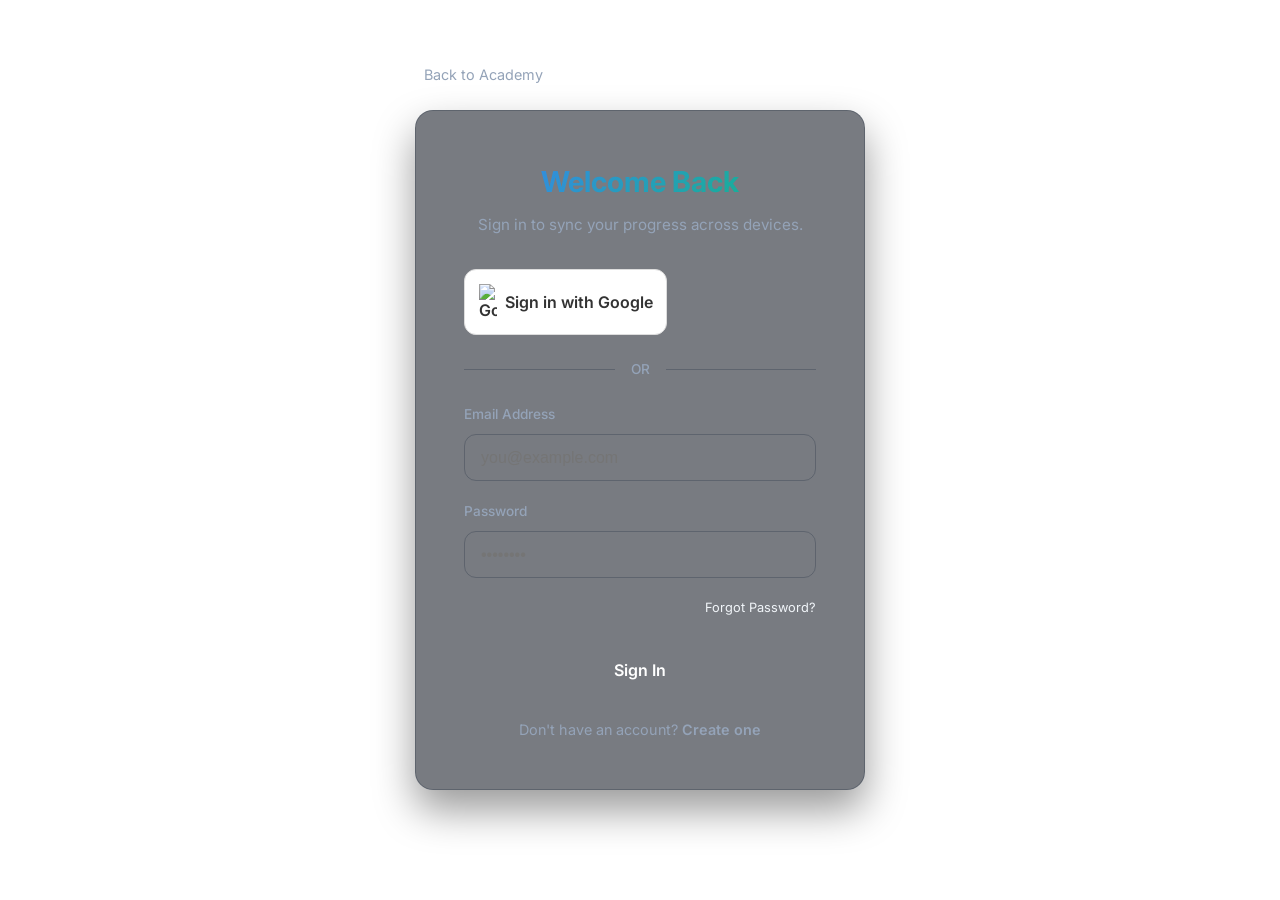
==== PythonAcademy/login.html @ e48f182d "feat: Implement dedicated login page with advanced auth features" ====
<!DOCTYPE html>
<html lang="en">
<head>
    <meta charset="UTF-8">
    <meta name="viewport" content="width=device-width, initial-scale=1.0">
    <title>Login - Python Academy</title>
    <!-- Fonts -->
    <link rel="preconnect" href="https://fonts.googleapis.com">
    <link rel="preconnect" href="https://fonts.gstatic.com" crossorigin>
    <link href="https://fonts.googleapis.com/css2?family=Fira+Code:wght@400;500;600&family=Inter:wght@300;400;500;600;700;800&display=swap" rel="stylesheet">
    <!-- FontAwesome -->
    <link rel="stylesheet" href="https://cdnjs.cloudflare.com/ajax/libs/font-fontawesome/6.4.0/css/all.min.css">
    
    <!-- Firebase Compat SDKs -->
    <script src="https://www.gstatic.com/firebasejs/10.8.0/firebase-app-compat.js"></script>
    <script src="https://www.gstatic.com/firebasejs/10.8.0/firebase-auth-compat.js"></script>

    <!-- Main Style -->
    <link rel="stylesheet" href="styles.css?v=3">
    
    <style>
        body {
            background: var(--bg-secondary);
            display: flex;
            align-items: center;
            justify-content: center;
            min-height: 100vh;
            margin: 0;
            font-family: 'Inter', sans-serif;
        }

        .auth-container {
            background: var(--bg-card);
            border: 1px solid var(--border-color);
            border-radius: var(--radius-lg);
            padding: 3rem;
            width: 100%;
            max-width: 450px;
            box-shadow: 0 20px 40px rgba(0,0,0,0.4);
            position: relative;
        }

        .auth-header {
            text-align: center;
            margin-bottom: 2rem;
        }

        .auth-header h1 {
            font-size: 1.8rem;
            color: var(--text-primary);
            margin-bottom: 0.5rem;
            background: linear-gradient(135deg, #3b82f6 0%, #10b981 100%);
            -webkit-background-clip: text;
            -webkit-text-fill-color: transparent;
        }

        .auth-header p {
            color: var(--text-secondary);
            font-size: 0.95rem;
        }

        .auth-form {
            display: flex;
            flex-direction: column;
            gap: 1.25rem;
        }

        .input-group {
            display: flex;
            flex-direction: column;
            gap: 0.5rem;
        }

        .input-group label {
            font-size: 0.85rem;
            font-weight: 500;
            color: var(--text-secondary);
        }

        .auth-input {
            padding: 0.85rem 1rem;
            border-radius: var(--radius-md);
            border: 1px solid var(--border-color);
            background: var(--bg-primary);
            color: var(--text-primary);
            font-size: 1rem;
            transition: all 0.2s;
            outline: none;
        }

        .auth-input:focus {
            border-color: var(--accent-primary);
            box-shadow: 0 0 0 2px rgba(59, 130, 246, 0.2);
        }

        .auth-btn {
            padding: 0.85rem;
            border-radius: var(--radius-md);
            border: none;
            font-size: 1rem;
            font-weight: 600;
            cursor: pointer;
            transition: all 0.2s;
            display: flex;
            align-items: center;
            justify-content: center;
            gap: 0.5rem;
        }

        .btn-submit {
            background: var(--accent-primary);
            color: white;
            margin-top: 0.5rem;
        }

        .btn-submit:hover {
            background: var(--accent-hover);
        }

        .btn-google {
            background: white;
            color: #333;
            border: 1px solid #ddd;
        }

        .btn-google:hover {
            background: #f9f9f9;
        }

        .btn-google img {
            width: 18px;
        }

        .auth-divider {
            display: flex;
            align-items: center;
            text-align: center;
            color: var(--text-secondary);
            margin: 1.5rem 0;
        }

        .auth-divider::before, .auth-divider::after {
            content: '';
            flex: 1;
            border-bottom: 1px solid var(--border-color);
        }

        .auth-divider span {
            padding: 0 1rem;
            font-size: 0.85rem;
            font-weight: 500;
        }

        .auth-toggle {
            text-align: center;
            margin-top: 1.5rem;
            font-size: 0.9rem;
            color: var(--text-secondary);
        }

        .auth-toggle a {
            color: var(--accent-primary);
            text-decoration: none;
            font-weight: 600;
            cursor: pointer;
        }

        .auth-toggle a:hover {
            text-decoration: underline;
        }

        .error-message {
            background: rgba(239, 68, 68, 0.1);
            border-left: 4px solid #ef4444;
            color: #ef4444;
            padding: 0.75rem;
            border-radius: 4px;
            font-size: 0.85rem;
            display: none;
        }

        .success-message {
            background: rgba(16, 185, 129, 0.1);
            border-left: 4px solid #10b981;
            color: #10b981;
            padding: 0.75rem;
            border-radius: 4px;
            font-size: 0.85rem;
            display: none;
        }

        .forgot-password {
            font-size: 0.8rem;
            color: var(--accent-primary);
            text-align: right;
            text-decoration: none;
            cursor: pointer;
        }

        .forgot-password:hover {
            text-decoration: underline;
        }

        .back-link {
            position: absolute;
            top: -3rem;
            left: 0;
            color: var(--text-secondary);
            text-decoration: none;
            font-size: 0.9rem;
            display: flex;
            align-items: center;
            gap: 0.5rem;
        }
        .back-link:hover {
            color: var(--text-primary);
        }
    </style>
</head>
<body>

    <div class="auth-container">
        <a href="index.html" class="back-link"><i class="fa-solid fa-arrow-left"></i> Back to Academy</a>
        
        <div class="auth-header">
            <h1 id="auth-title">Welcome Back</h1>
            <p id="auth-subtitle">Sign in to sync your progress across devices.</p>
        </div>

        <button id="btn-google" class="auth-btn btn-google">
            <img src="https://www.gstatic.com/firebasejs/ui/2.0.0/images/auth/google.svg" alt="Google">
            Sign in with Google
        </button>

        <div class="auth-divider">
            <span>OR</span>
        </div>

        <div id="auth-error" class="error-message"></div>
        <div id="auth-success" class="success-message"></div>

        <div class="auth-form" id="auth-form">
            <div class="input-group">
                <label for="email">Email Address</label>
                <input type="email" id="email" class="auth-input" placeholder="you@example.com" required>
            </div>
            
            <div class="input-group">
                <label for="password">Password</label>
                <input type="password" id="password" class="auth-input" placeholder="••••••••" required>
            </div>

            <div class="input-group" id="confirm-password-group" style="display: none;">
                <label for="confirm-password">Confirm Password</label>
                <input type="password" id="confirm-password" class="auth-input" placeholder="••••••••">
            </div>

            <a id="btn-forgot-password" class="forgot-password">Forgot Password?</a>

            <button id="btn-submit" class="auth-btn btn-submit">Sign In</button>
        </div>

        <div class="auth-toggle">
            <span id="toggle-text">Don't have an account?</span> 
            <a id="btn-toggle-mode">Create one</a>
        </div>
    </div>

    <script src="login.js"></script>
</body>
</html>
---- PythonAcademy/styles.css ----
/* -------------------------------------------------------------
   DESIGN SYSTEM & VARIABLES
   ------------------------------------------------------------- */
:root {
    /* Color Palette - Curated Modern HSL Dark Theme */
    --bg-base: hsl(220, 24%, 7%);
    --bg-surface: hsl(222, 20%, 11%);
    --bg-card: hsla(222, 20%, 15%, 0.6);
    --border-color: hsla(217, 19%, 27%, 0.4);
    --border-hover: hsla(217, 19%, 40%, 0.6);
    
    /* Text Colors */
    --text-primary: hsl(210, 40%, 96%);
    --text-secondary: hsl(215, 20%, 65%);
    --text-muted: hsl(215, 16%, 47%);
    
    /* Accent Colors & Glows */
    --accent-violet: hsl(263, 90%, 62%);
    --accent-violet-glow: hsla(263, 90%, 62%, 0.35);
    
    --accent-cyan: hsl(186, 94%, 43%);
    --accent-cyan-glow: hsla(186, 94%, 43%, 0.3);
    
    /* State Colors */
    --state-success: hsl(142, 70%, 45%);
    --state-success-glow: hsla(142, 70%, 45%, 0.25);
    --state-warning: hsl(38, 92%, 50%);
    --state-warning-glow: hsla(38, 92%, 50%, 0.2);
    --state-danger: hsl(350, 89%, 60%);
    --state-danger-glow: hsla(350, 89%, 60%, 0.2);
    
    /* Layout & Spacing */
    --sidebar-width: 320px;
    --header-height: 70px;
    --radius-sm: 6px;
    --radius-md: 12px;
    --radius-lg: 18px;
    
    /* Fonts */
    --font-sans: 'Inter', system-ui, -apple-system, BlinkMacSystemFont, "Segoe UI", Roboto, sans-serif;
    --font-mono: 'Fira Code', source-code-pro, Menlo, Monaco, Consolas, "Courier New", monospace;
    
    /* Transition speed */
    --transition-fast: 0.15s ease;
    --transition-normal: 0.25s cubic-bezier(0.4, 0, 0.2, 1);
}

/* Reset and Base Styles */
* {
    margin: 0;
    padding: 0;
    box-sizing: border-box;
}

body {
    background-color: var(--bg-base);
    color: var(--text-primary);
    font-family: var(--font-sans);
    height: 100vh;
    overflow: hidden;
    line-height: 1.6;
}

/* Custom Scrollbars */
::-webkit-scrollbar {
    width: 8px;
    height: 8px;
}
::-webkit-scrollbar-track {
    background: transparent;
}
::-webkit-scrollbar-thumb {
    background: hsl(217, 19%, 20%);
    border-radius: var(--radius-sm);
}
::-webkit-scrollbar-thumb:hover {
    background: hsl(217, 19%, 30%);
}

/* -------------------------------------------------------------
   APP CONTAINERS & LAYOUT
   ------------------------------------------------------------- */
.app-container {
    display: flex;
    flex-direction: column;
    height: 100vh;
}

/* HEADER */
.app-header {
    height: var(--header-height);
    background-color: var(--bg-surface);
    border-bottom: 1px solid var(--border-color);
    display: flex;
    justify-content: space-between;
    align-items: center;
    padding: 0 2rem;
    position: relative;
    z-index: 10;
}

.header-logo {
    display: flex;
    align-items: center;
    gap: 0.8rem;
}

.python-logo {
    font-size: 2.2rem;
    background: linear-gradient(135deg, var(--accent-cyan), var(--accent-violet));
    -webkit-background-clip: text;
    -webkit-text-fill-color: transparent;
    filter: drop-shadow(0 0 8px var(--accent-violet-glow));
}

.logo-text h1 {
    font-size: 1.25rem;
    font-weight: 800;
    letter-spacing: -0.5px;
    color: var(--text-primary);
}

.logo-text span {
    font-size: 0.75rem;
    color: var(--text-muted);
    font-weight: 500;
}

.header-status {
    display: flex;
    align-items: center;
}

.status-badge {
    display: flex;
    align-items: center;
    gap: 0.6rem;
    padding: 0.5rem 1rem;
    border-radius: 50px;
    font-size: 0.8rem;
    font-weight: 600;
    border: 1px solid transparent;
}

.status-badge.loading {
    background-color: var(--state-warning-glow);
    color: var(--state-warning);
    border-color: hsla(38, 92%, 50%, 0.3);
}

.status-badge.ready {
    background-color: var(--state-success-glow);
    color: var(--state-success);
    border-color: hsla(142, 70%, 45%, 0.3);
    box-shadow: 0 0 10px var(--state-success-glow);
}

/* MAIN LAYOUT */
.main-layout {
    display: flex;
    flex: 1;
    height: calc(100vh - var(--header-height));
    overflow: hidden;
}

/* -------------------------------------------------------------
   SIDEBAR & NAVIGATION
   ------------------------------------------------------------- */
.sidebar {
    width: var(--sidebar-width);
    background-color: var(--bg-surface);
    border-right: 1px solid var(--border-color);
    display: flex;
    flex-direction: column;
    overflow-y: auto;
}

.progress-section {
    padding: 1.5rem;
    border-bottom: 1px solid var(--border-color);
}

.progress-info {
    display: flex;
    justify-content: space-between;
    align-items: center;
    margin-bottom: 0.5rem;
}

.progress-label {
    font-size: 0.85rem;
    color: var(--text-secondary);
    font-weight: 600;
}

.progress-value {
    font-size: 0.95rem;
    color: var(--accent-cyan);
    font-weight: 700;
}

.progress-track {
    height: 8px;
    background-color: hsl(217, 19%, 20%);
    border-radius: 50px;
    overflow: hidden;
    margin-bottom: 0.4rem;
}

.progress-fill {
    height: 100%;
    background: linear-gradient(90deg, var(--accent-cyan), var(--accent-violet));
    border-radius: 50px;
    transition: width var(--transition-normal);
    box-shadow: 0 0 8px var(--accent-cyan-glow);
}

.progress-stats {
    font-size: 0.75rem;
    color: var(--text-muted);
}

/* Curriculum Menu Tree */
.curriculum-nav {
    flex: 1;
    overflow-y: auto;
    padding: 1rem 0;
}

.nav-loading {
    display: flex;
    justify-content: center;
    align-items: center;
    gap: 0.5rem;
    color: var(--text-muted);
    font-size: 0.9rem;
    padding: 2rem;
}

/* Module Header Item */
.module-group {
    margin-bottom: 0.5rem;
}

.module-header {
    width: 100%;
    display: flex;
    justify-content: space-between;
    align-items: center;
    padding: 0.8rem 1.2rem;
    background: transparent;
    border: none;
    color: var(--text-primary);
    font-weight: 700;
    font-size: 0.85rem;
    cursor: pointer;
    text-align: left;
    transition: background-color var(--transition-fast);
}

.module-header:hover {
    background-color: hsl(217, 19%, 15%);
}

.module-title-box {
    display: flex;
    flex-direction: column;
    gap: 0.1rem;
}

.module-meta {
    font-size: 0.7rem;
    color: var(--accent-violet);
    font-weight: 600;
    text-transform: uppercase;
}

.module-header i.fa-chevron-down {
    font-size: 0.75rem;
    color: var(--text-muted);
    transition: transform var(--transition-normal);
}

.module-group.expanded .module-header i.fa-chevron-down {
    transform: rotate(180deg);
}

.lesson-list {
    display: none;
    list-style: none;
    padding: 0 0.5rem;
    margin-top: 0.2rem;
}

.module-group.expanded .lesson-list {
    display: block;
}

/* Lesson Navigation Item */
.lesson-item {
    display: flex;
    align-items: center;
    justify-content: space-between;
    padding: 0.6rem 1rem;
    margin: 0.2rem 0;
    border-radius: var(--radius-sm);
    color: var(--text-secondary);
    font-size: 0.8rem;
    font-weight: 500;
    cursor: pointer;
    transition: all var(--transition-fast);
    user-select: none;
}

.lesson-item:hover {
    background-color: hsl(217, 19%, 18%);
    color: var(--text-primary);
}

.lesson-item.active {
    background-color: var(--accent-violet-glow);
    color: var(--text-primary);
    border-left: 3px solid var(--accent-violet);
}

.lesson-title-text {
    white-space: nowrap;
    overflow: hidden;
    text-overflow: ellipsis;
    margin-right: 0.5rem;
    flex: 1;
}

.lesson-status-icon {
    font-size: 0.85rem;
}

.lesson-status-icon.completed {
    color: var(--state-success);
}

.lesson-status-icon.unlocked {
    color: var(--text-muted);
}

.lesson-status-icon.locked {
    color: var(--text-muted);
    opacity: 0.4;
}

.lesson-item.locked-state {
    opacity: 0.5;
    cursor: not-allowed;
}

.lesson-item.locked-state:hover {
    background-color: transparent;
    color: var(--text-secondary);
}

.sidebar-footer {
    padding: 1rem 1.5rem;
    border-top: 1px solid var(--border-color);
}

/* -------------------------------------------------------------
   WORKSPACE & PANES
   ------------------------------------------------------------- */
.workspace {
    display: flex;
    flex: 1;
    overflow: hidden;
}

.workspace-pane {
    flex: 1;
    height: 100%;
    overflow-y: auto;
    padding: 1.5rem;
    display: flex;
    flex-direction: column;
}

.lesson-pane {
    border-right: 1px solid var(--border-color);
    max-width: 55%;
}

.playground-pane {
    background-color: hsl(220, 24%, 6%);
    display: flex;
    flex-direction: column;
    gap: 1rem;
}

/* -------------------------------------------------------------
   LESSON INTERFACE (Left Pane)
   ------------------------------------------------------------- */
.lesson-card {
    display: flex;
    flex-direction: column;
    height: 100%;
}

.lesson-nav-header {
    display: flex;
    gap: 0.6rem;
    margin-bottom: 0.5rem;
}

.module-tag {
    font-size: 0.7rem;
    font-weight: 700;
    text-transform: uppercase;
    background-color: hsl(217, 19%, 18%);
    color: var(--text-secondary);
    padding: 0.2rem 0.5rem;
    border-radius: 4px;
}

.lesson-tag {
    font-size: 0.7rem;
    font-weight: 700;
    text-transform: uppercase;
    background-color: var(--accent-violet-glow);
    color: var(--text-primary);
    padding: 0.2rem 0.5rem;
    border-radius: 4px;
}

.lesson-title {
    font-size: 1.6rem;
    font-weight: 800;
    margin-bottom: 1.2rem;
    letter-spacing: -0.5px;
    background: linear-gradient(to right, var(--text-primary), hsl(210, 40%, 80%));
    -webkit-background-clip: text;
    -webkit-text-fill-color: transparent;
}

/* Tabs */
.tab-container {
    display: flex;
    border-bottom: 1px solid var(--border-color);
    margin-bottom: 1.2rem;
}

.tab-btn {
    background: none;
    border: none;
    color: var(--text-secondary);
    padding: 0.75rem 1.25rem;
    font-size: 0.85rem;
    font-weight: 600;
    cursor: pointer;
    transition: all var(--transition-fast);
    position: relative;
    display: flex;
    align-items: center;
    gap: 0.4rem;
}

.tab-btn:hover {
    color: var(--text-primary);
}

.tab-btn.active {
    color: var(--accent-cyan);
}

.tab-btn.active::after {
    content: '';
    position: absolute;
    bottom: -1px;
    left: 0;
    right: 0;
    height: 2px;
    background-color: var(--accent-cyan);
    box-shadow: 0 0 8px var(--accent-cyan-glow);
}

.badge.dot {
    width: 6px;
    height: 6px;
    background-color: var(--state-warning);
    border-radius: 50%;
    display: inline-block;
}

/* Tab Contents */
.tab-content {
    display: none;
    flex: 1;
    overflow-y: auto;
    padding-bottom: 1.5rem;
}

.tab-content.active {
    display: flex;
    flex-direction: column;
}

/* Explanation / Markdown styling */
.lesson-content-body {
    font-size: 0.95rem;
    color: var(--text-secondary);
    margin-bottom: 1.5rem;
}

.lesson-content-body p {
    margin-bottom: 1rem;
}

.lesson-content-body code {
    background-color: hsl(217, 19%, 15%);
    color: var(--accent-cyan);
    padding: 0.15rem 0.35rem;
    border-radius: 4px;
    font-family: var(--font-mono);
    font-size: 0.85rem;
}

.lesson-content-body ul, .lesson-content-body ol {
    margin-left: 1.5rem;
    margin-bottom: 1rem;
}

.lesson-content-body li {
    margin-bottom: 0.4rem;
}

.lesson-content-body h3, .lesson-content-body h4 {
    color: var(--text-primary);
    margin: 1.5rem 0 0.8rem;
    font-weight: 700;
}

.lesson-content-body h3 {
    font-size: 1.15rem;
}

/* Callouts */
.callout {
    background-color: var(--accent-violet-glow);
    border-left: 4px solid var(--accent-violet);
    padding: 1rem;
    border-radius: 0 var(--radius-sm) var(--radius-sm) 0;
    margin: 1.2rem 0;
    font-size: 0.9rem;
    color: var(--text-primary);
}

.callout.tip {
    background-color: var(--state-success-glow);
    border-left-color: var(--state-success);
}

.callout-title {
    font-weight: 700;
    margin-bottom: 0.3rem;
    display: flex;
    align-items: center;
    gap: 0.4rem;
}

/* Sample Code block */
.sample-code-container {
    background-color: hsl(220, 24%, 5%);
    border: 1px solid var(--border-color);
    border-radius: var(--radius-md);
    padding: 1.2rem;
    position: relative;
    margin-bottom: 1.5rem;
}

.sample-code-container h3 {
    font-size: 0.8rem;
    text-transform: uppercase;
    color: var(--text-muted);
    letter-spacing: 0.5px;
    margin-bottom: 0.8rem;
    display: flex;
    align-items: center;
    gap: 0.4rem;
}

.sample-code-container pre {
    margin: 0;
    overflow-x: auto;
}

.sample-code-container code {
    font-family: var(--font-mono);
    font-size: 0.85rem;
    color: hsl(210, 40%, 90%);
}

.btn-copy {
    position: absolute;
    top: 1rem;
    right: 1rem;
    background: hsl(217, 19%, 15%);
    border: 1px solid var(--border-color);
    color: var(--text-secondary);
    padding: 0.4rem 0.8rem;
    border-radius: 6px;
    font-size: 0.75rem;
    font-weight: 600;
    cursor: pointer;
    transition: all var(--transition-fast);
    display: flex;
    align-items: center;
    gap: 0.3rem;
}

.btn-copy:hover {
    background: hsl(217, 19%, 20%);
    color: var(--text-primary);
    border-color: var(--border-hover);
}

/* QUIZ STYLES */
.quiz-container {
    display: flex;
    flex-direction: column;
    gap: 1.5rem;
}

.quiz-question-card {
    background-color: var(--bg-card);
    border: 1px solid var(--border-color);
    border-radius: var(--radius-md);
    padding: 1.2rem;
    transition: border-color var(--transition-fast);
}

.quiz-question-card:hover {
    border-color: var(--border-hover);
}

.quiz-q-num {
    font-size: 0.75rem;
    color: var(--accent-cyan);
    font-weight: 700;
    text-transform: uppercase;
    margin-bottom: 0.4rem;
}

.quiz-q-text {
    font-size: 0.95rem;
    font-weight: 600;
    color: var(--text-primary);
    margin-bottom: 1rem;
}

.quiz-options {
    display: flex;
    flex-direction: column;
    gap: 0.6rem;
}

.quiz-option {
    display: flex;
    align-items: center;
    gap: 0.8rem;
    padding: 0.75rem 1rem;
    background-color: hsl(217, 19%, 13%);
    border: 1px solid var(--border-color);
    border-radius: var(--radius-sm);
    cursor: pointer;
    font-size: 0.85rem;
    color: var(--text-secondary);
    transition: all var(--transition-fast);
}

.quiz-option:hover {
    background-color: hsl(217, 19%, 17%);
    color: var(--text-primary);
    border-color: var(--border-hover);
}

.quiz-option.selected {
    background-color: var(--accent-violet-glow);
    border-color: var(--accent-violet);
    color: var(--text-primary);
}

.quiz-option.correct {
    background-color: var(--state-success-glow);
    border-color: var(--state-success);
    color: var(--text-primary);
}

.quiz-option.incorrect {
    background-color: var(--state-danger-glow);
    border-color: var(--state-danger);
    color: var(--text-primary);
}

.quiz-radio {
    width: 16px;
    height: 16px;
    border: 2px solid var(--text-muted);
    border-radius: 50%;
    display: flex;
    align-items: center;
    justify-content: center;
    flex-shrink: 0;
    transition: all var(--transition-fast);
}

.quiz-option.selected .quiz-radio {
    border-color: var(--accent-violet);
    background-color: var(--accent-violet);
}

.quiz-option.selected .quiz-radio::after {
    content: '';
    width: 6px;
    height: 6px;
    background-color: var(--text-primary);
    border-radius: 50%;
}

.quiz-option.correct .quiz-radio {
    border-color: var(--state-success);
    background-color: var(--state-success);
}

.quiz-option.incorrect .quiz-radio {
    border-color: var(--state-danger);
    background-color: var(--state-danger);
}

/* CHALLENGE STYLES */
.exercise-instruction-box {
    background-color: var(--bg-card);
    border: 1px solid var(--border-color);
    border-radius: var(--radius-md);
    padding: 1.2rem;
    margin-bottom: 1rem;
}

.exercise-instruction-box h3 {
    font-size: 0.85rem;
    color: var(--accent-cyan);
    text-transform: uppercase;
    margin-bottom: 0.6rem;
    display: flex;
    align-items: center;
    gap: 0.4rem;
}

#exercise-instructions {
    font-size: 0.95rem;
    color: var(--text-secondary);
}

#exercise-instructions p {
    margin-bottom: 0.6rem;
}

#exercise-instructions code {
    background-color: hsl(217, 19%, 15%);
    color: var(--accent-cyan);
    padding: 0.1rem 0.3rem;
    border-radius: 4px;
    font-family: var(--font-mono);
}

/* Hints Accordion */
.hints-accordion {
    border: 1px solid var(--border-color);
    border-radius: var(--radius-md);
    background-color: hsl(217, 19%, 11%);
    overflow: hidden;
}

.accordion-header {
    padding: 1rem 1.2rem;
    display: flex;
    justify-content: space-between;
    align-items: center;
    cursor: pointer;
    font-size: 0.9rem;
    font-weight: 600;
    color: var(--text-secondary);
    user-select: none;
    transition: all var(--transition-fast);
}

.accordion-header:hover {
    color: var(--text-primary);
    background-color: hsl(217, 19%, 14%);
}

.accordion-header i.fa-chevron-down {
    transition: transform var(--transition-normal);
}

.hints-accordion.open .accordion-header i.fa-chevron-down {
    transform: rotate(180deg);
}

.accordion-content {
    display: none;
    padding: 1rem 1.2rem;
    border-top: 1px solid var(--border-color);
    font-size: 0.85rem;
    color: var(--text-muted);
    background-color: hsl(220, 24%, 8%);
}

.hints-accordion.open .accordion-content {
    display: block;
}

/* Feedback box */
.feedback-box {
    padding: 1rem;
    border-radius: var(--radius-sm);
    font-size: 0.85rem;
    font-weight: 500;
    margin-top: 1rem;
}

.feedback-box.success {
    background-color: var(--state-success-glow);
    border: 1px solid hsla(142, 70%, 45%, 0.3);
    color: hsl(142, 70%, 75%);
}

.feedback-box.error {
    background-color: var(--state-danger-glow);
    border: 1px solid hsla(350, 89%, 60%, 0.3);
    color: hsl(350, 89%, 75%);
}

/* Bottom Navigation Controls */
.lesson-navigation {
    display: flex;
    justify-content: space-between;
    margin-top: auto;
    padding-top: 2rem;
    border-top: 1px solid var(--border-color);
    gap: 1rem;
}

/* -------------------------------------------------------------
   PLAYGROUND WORKSPACE (Right Pane)
   ------------------------------------------------------------- */
.card {
    background-color: var(--bg-surface);
    border: 1px solid var(--border-color);
    border-radius: var(--radius-md);
    overflow: hidden;
    display: flex;
    flex-direction: column;
}

/* Window Chrome styling */
.window-header {
    height: 40px;
    background-color: hsl(222, 20%, 9%);
    border-bottom: 1px solid var(--border-color);
    display: flex;
    align-items: center;
    padding: 0 1.2rem;
    justify-content: space-between;
    user-select: none;
}

.window-controls {
    display: flex;
    gap: 6px;
    align-items: center;
}

.window-controls .dot {
    width: 10px;
    height: 10px;
    border-radius: 50%;
    display: inline-block;
}

.window-controls .dot.red { background-color: hsl(350, 80%, 60%); }
.window-controls .dot.yellow { background-color: hsl(38, 85%, 60%); }
.window-controls .dot.green { background-color: hsl(142, 70%, 50%); }

.window-title {
    font-size: 0.75rem;
    color: var(--text-secondary);
    font-family: var(--font-mono);
    font-weight: 500;
    display: flex;
    align-items: center;
    gap: 0.4rem;
}

.window-actions {
    display: flex;
    align-items: center;
    gap: 0.5rem;
}

/* EDITOR ENGINE */
.editor-window {
    flex: 2;
    min-height: 250px;
}

.editor-body {
    flex: 1;
    display: flex;
    background-color: hsl(220, 24%, 4%);
    overflow: hidden;
}

.editor-container {
    flex: 1;
    display: flex;
    overflow: hidden;
}

.line-numbers {
    padding: 1.2rem 0.8rem;
    text-align: right;
    color: hsl(217, 10%, 38%);
    font-family: var(--font-mono);
    font-size: 0.85rem;
    background-color: hsl(220, 24%, 3%);
    border-right: 1px solid var(--border-color);
    user-select: none;
    line-height: 1.5;
    white-space: pre;
    flex-shrink: 0;
}

/* Shared code area: textarea and highlight layer stacked */
.editor-code-area {
    position: relative;
    flex: 1;
    overflow: auto;
}

/* ── Highlight pre-layer (sits behind textarea) ── */
.editor-highlight {
    position: absolute;
    top: 0;
    left: 0;
    margin: 0;
    padding: 1.2rem;
    font-family: var(--font-mono);
    font-size: 0.85rem;
    line-height: 1.5;
    white-space: pre;
    word-break: normal;
    overflow-wrap: normal;
    tab-size: 4;
    pointer-events: none;
    min-width: 100%;
    min-height: 100%;
    color: hsl(210, 15%, 80%);   /* default code color */
    background: transparent;
    box-sizing: border-box;
    z-index: 1;
}

.editor-highlight code {
    font-family: inherit;
    font-size: inherit;
    background: none;
    color: inherit;
    padding: 0;
}

/* ── Textarea on top, text is transparent (caret still visible) ── */
#code-editor {
    position: absolute;
    top: 0;
    left: 0;
    width: 100%;
    height: 100%;
    margin: 0;
    padding: 1.2rem;
    font-family: var(--font-mono);
    font-size: 0.85rem;
    line-height: 1.5;
    tab-size: 4;
    background: transparent;
    border: none;
    outline: none;
    resize: none;
    white-space: pre;
    overflow: auto;
    /* Text is invisible — the highlight layer shows through */
    color: transparent;
    caret-color: hsl(210, 40%, 90%);
    z-index: 2;
    box-sizing: border-box;
}

/* ── Syntax Highlight Colour Classes (VS Code Dark+ palette, neutral) ── */
/* Keywords: def, class, if, for, return … */
.hl-keyword  { color: #569CD6; }
/* Built-in functions: print, len, range … */
.hl-builtin  { color: #4EC9B0; }
/* Function name after def */
.hl-funcname { color: #DCDCAA; }
/* Class name after class */
.hl-classname{ color: #4EC9B0; }
/* String literals */
.hl-string   { color: #CE9178; }
/* Comments */
.hl-comment  { color: #6A9955; font-style: italic; }
/* Numbers */
.hl-number   { color: #B5CEA8; }
/* Decorators @… */
.hl-decorator{ color: #C586C0; }
/* Operators / punctuation (subtle) */
.hl-operator { color: #D4D4D4; }


/* ACTION CONTROLS */
.action-bar {
    display: flex;
    gap: 1rem;
}

.action-bar button {
    flex: 1;
}

/* TERMINAL SCREEN */
.terminal-window {
    flex: 1.2;
    min-height: 150px;
}

.terminal-body {
    flex: 1;
    background-color: hsl(220, 24%, 3%);
    padding: 1rem;
    font-family: var(--font-mono);
    font-size: 0.85rem;
    overflow-y: auto;
    display: flex;
    flex-direction: column;
    gap: 0.4rem;
    color: var(--text-secondary);
}

.terminal-line {
    word-break: break-all;
    white-space: pre-wrap;
    line-height: 1.4;
}

.terminal-line.output {
    color: var(--text-primary);
}

.terminal-line.error {
    color: var(--state-danger);
}

.terminal-line.success {
    color: var(--state-success);
}

.terminal-line.system-msg {
    color: var(--accent-cyan);
    opacity: 0.85;
}

.terminal-line.prompt {
    color: var(--accent-violet);
    font-weight: bold;
}

/* RESULTS POPUP PANEL */
.results-panel {
    background-color: var(--bg-surface);
    border: 1px solid var(--border-color);
    box-shadow: 0 4px 20px rgba(0, 0, 0, 0.4);
    transition: all var(--transition-normal);
}

.results-header {
    display: flex;
    justify-content: space-between;
    align-items: center;
    padding: 0.8rem 1.2rem;
    border-bottom: 1px solid var(--border-color);
}

.results-header h3 {
    font-size: 0.9rem;
    color: var(--text-primary);
}

.btn-close {
    background: none;
    border: none;
    color: var(--text-muted);
    font-size: 1.2rem;
    cursor: pointer;
    transition: color var(--transition-fast);
}

.btn-close:hover {
    color: var(--text-primary);
}

.results-list {
    padding: 1rem;
    display: flex;
    flex-direction: column;
    gap: 0.6rem;
    max-height: 250px;
    overflow-y: auto;
}

.test-item {
    display: flex;
    align-items: center;
    justify-content: space-between;
    padding: 0.6rem 0.8rem;
    border-radius: var(--radius-sm);
    font-size: 0.8rem;
}

.test-item.pass {
    background-color: var(--state-success-glow);
    border: 1px solid hsla(142, 70%, 45%, 0.2);
    color: hsl(142, 70%, 80%);
}

.test-item.fail {
    background-color: var(--state-danger-glow);
    border: 1px solid hsla(350, 89%, 60%, 0.2);
    color: hsl(350, 89%, 80%);
}

.test-item-title {
    font-weight: 600;
}

.test-status-badge {
    font-size: 0.75rem;
    font-weight: bold;
    text-transform: uppercase;
}

/* -------------------------------------------------------------
   BUTTON COMPONENTS (Vanilla CSS UX Boost)
   ------------------------------------------------------------- */
button {
    font-family: var(--font-sans);
    cursor: pointer;
}

.btn-primary {
    background: linear-gradient(135deg, var(--accent-violet), hsl(263, 75%, 55%));
    border: none;
    color: var(--text-primary);
    padding: 0.75rem 1.5rem;
    border-radius: var(--radius-md);
    font-weight: 600;
    font-size: 0.9rem;
    display: flex;
    align-items: center;
    justify-content: center;
    gap: 0.5rem;
    box-shadow: 0 4px 12px var(--accent-violet-glow);
    transition: all var(--transition-fast);
}

.btn-primary:hover:not(:disabled) {
    transform: translateY(-2px);
    box-shadow: 0 6px 18px hsla(263, 90%, 62%, 0.5);
}

.btn-primary:active:not(:disabled) {
    transform: translateY(0);
}

.btn-primary:disabled {
    background: hsl(217, 19%, 15%);
    color: var(--text-muted);
    box-shadow: none;
    cursor: not-allowed;
}

.btn-secondary {
    background: hsl(217, 19%, 15%);
    border: 1px solid var(--border-color);
    color: var(--text-primary);
    padding: 0.75rem 1.5rem;
    border-radius: var(--radius-md);
    font-weight: 600;
    font-size: 0.9rem;
    display: flex;
    align-items: center;
    justify-content: center;
    gap: 0.5rem;
    transition: all var(--transition-fast);
}

.btn-secondary:hover:not(:disabled) {
    background: hsl(217, 19%, 20%);
    border-color: var(--border-hover);
}

.btn-secondary:disabled {
    opacity: 0.5;
    cursor: not-allowed;
}

.btn-success {
    background: linear-gradient(135deg, var(--state-success), hsl(142, 60%, 40%));
    border: none;
    color: var(--text-primary);
    padding: 0.75rem 1.5rem;
    border-radius: var(--radius-md);
    font-weight: 600;
    font-size: 0.9rem;
    display: flex;
    align-items: center;
    justify-content: center;
    gap: 0.5rem;
    box-shadow: 0 4px 12px var(--state-success-glow);
    transition: all var(--transition-fast);
}

.btn-success:hover:not(:disabled) {
    transform: translateY(-2px);
    box-shadow: 0 6px 18px hsla(142, 70%, 45%, 0.4);
}

.btn-success:active:not(:disabled) {
    transform: translateY(0);
}

.btn-success:disabled {
    background: hsl(217, 19%, 15%);
    color: var(--text-muted);
    box-shadow: none;
    cursor: not-allowed;
}

.btn-full {
    width: 100%;
}

.btn-small {
    padding: 0.4rem 0.8rem;
    font-size: 0.75rem;
    border-radius: var(--radius-sm);
}

.btn-icon {
    background: none;
    border: none;
    color: var(--text-secondary);
    font-size: 0.95rem;
    padding: 0.3rem;
    border-radius: 4px;
    display: flex;
    align-items: center;
    justify-content: center;
    transition: all var(--transition-fast);
}

.btn-icon:hover {
    background-color: hsl(217, 19%, 15%);
    color: var(--text-primary);
}

.btn-icon-text {
    background: none;
    border: none;
    color: var(--text-secondary);
    font-size: 0.75rem;
    display: flex;
    align-items: center;
    gap: 0.3rem;
    padding: 0.3rem 0.5rem;
    border-radius: 4px;
    font-weight: 600;
    transition: all var(--transition-fast);
}

.btn-icon-text:hover {
    background-color: hsl(217, 19%, 15%);
    color: var(--text-primary);
}

/* ============================================================ */
/* MOBILE RESPONSIVENESS OVERRIDES */
/* ============================================================ */

/* Mobile Menu Button - Hidden on desktop */
.btn-mobile-menu {
    display: none;
    background: none;
    border: none;
    color: var(--text-primary);
    font-size: 1.5rem;
    cursor: pointer;
    margin-right: 1rem;
    padding: 0.5rem;
}

@media (max-width: 1024px) {
    /* Base Body Constraints to prevent mobile Safari bounce/horizontal scroll */
    body {
        overflow: hidden; /* App-like container */
        position: fixed;
        width: 100%;
        height: 100%;
    }

    .btn-mobile-menu {
        display: block;
    }

    /* Header Wrap */
    .app-header {
        flex-wrap: wrap;
        height: auto;
        padding: 0.75rem 1rem;
        gap: 1rem;
    }
    
    .header-progress {
        order: 3;
        width: 100%;
        max-width: 100%;
    }
    
    .header-status {
        order: 2;
        gap: 0.5rem;
    }

    .btn-header {
        margin-right: 0;
        padding: 0.5rem;
        font-size: 0.8rem;
    }

    /* Main Layout into column */
    .main-layout {
        flex-direction: column;
        position: relative;
    }

    /* Off-Canvas Sidebar */
    .sidebar {
        position: absolute;
        top: 0;
        left: -320px;
        width: 320px;
        max-width: 80vw;
        height: 100%;
        z-index: 100;
        transition: transform 0.3s cubic-bezier(0.4, 0, 0.2, 1);
        box-shadow: 5px 0 15px rgba(0,0,0,0.5);
    }
    .sidebar.mobile-open {
        transform: translateX(320px);
    }

    /* Workspace */
    .workspace {
        flex-direction: column;
        height: 100%;
        flex: 1;
        overflow: hidden; /* Let inner panes scroll */
    }

    .workspace-pane {
        width: 100%;
        max-width: 100vw;
    }

    /* Lesson Pane Height Constraint */
    .lesson-pane {
        height: 50%;
        border-right: none;
        border-bottom: 2px solid var(--border-color);
        max-width: 100vw;
    }

    /* Playground Area */
    .playground-pane {
        height: 50%;
        min-height: 250px;
    }
    
    .editor-container {
        height: calc(100% - 150px);
    }

    /* Modals */
    .modal-content, .dsa-modal-content {
        width: 95vw;
        max-width: 95vw;
        margin: 0 auto;
        height: 90vh;
    }
    
    /* Reference Modal Split Pane becomes Vertical Stack */
    .modal-body {
        grid-template-columns: 1fr;
        grid-template-rows: auto 1fr;
        padding: 0;
    }
    .modal-nav {
        border-right: none;
        border-bottom: 1px solid var(--border-color);
        padding: 0.5rem;
        display: flex;
        overflow-x: auto;
        white-space: nowrap;
        scrollbar-width: none; /* Hide scrollbar for clean look */
    }
    .modal-nav::-webkit-scrollbar { display: none; }
    
    .modal-nav ul {
        display: flex;
        gap: 0.5rem;
    }
    .modal-nav li {
        margin-bottom: 0;
    }
    .modal-nav a {
        background: var(--bg-card);
        white-space: nowrap;
    }

    .modal-content-area {
        padding: 1rem;
    }

    /* Touch Targets (Minimum 44px for Apple HIG) */
    .btn-primary, .btn-secondary, .lesson-nav-tab, .btn-header {
        min-height: 44px;
        display: flex;
        align-items: center;
        justify-content: center;
    }
}

/* Very small screens (iPhone SE, etc) */
@media (max-width: 400px) {
    .header-logo span {
        font-size: 1rem;
    }
    .btn-header span {
        display: none; /* Icon only on very small screens */
    }
    .dsa-problems-grid {
        grid-template-columns: 1fr;
    }
}

/* ============================================================ */
/* NEW FEATURES: REFERENCE MODAL & SANDBOX MODE */
/* ============================================================ */

/* Header Buttons */
.btn-header {
    margin-right: 12px;
    padding: 0.5rem 1rem;
    font-size: 0.85rem;
    background: hsla(217, 19%, 20%, 0.5); /* Adjusted from broken variable */
    border: 1px solid var(--border-color);
    color: var(--text-primary);
    border-radius: var(--radius-md);
    cursor: pointer;
    display: flex;
    align-items: center;
    gap: 0.5rem;
    transition: all 0.2s ease;
}
.btn-header:hover {
    background: var(--bg-card);
    border-color: var(--text-secondary);
}

#btn-reference-guide {
    background: linear-gradient(135deg, hsl(263, 60%, 30%), hsl(263, 80%, 20%));
    border: 1px solid var(--accent-violet);
    box-shadow: 0 0 10px var(--accent-violet-glow);
}
#btn-reference-guide:hover {
    background: linear-gradient(135deg, hsl(263, 70%, 40%), hsl(263, 90%, 30%));
    box-shadow: 0 0 15px var(--accent-violet-glow);
    color: white;
}

#btn-sandbox-mode {
    background: linear-gradient(135deg, hsl(186, 70%, 20%), hsl(186, 90%, 15%));
    border: 1px solid var(--accent-cyan);
    box-shadow: 0 0 10px var(--accent-cyan-glow);
}
#btn-sandbox-mode:hover {
    background: linear-gradient(135deg, hsl(186, 80%, 25%), hsl(186, 95%, 20%));
    box-shadow: 0 0 15px var(--accent-cyan-glow);
    color: white;
}

.header-status {
    display: flex;
    align-items: center;
}

/* Sandbox Mode Layout Overrides */
.main-layout.sandbox-active .sidebar,
.main-layout.sandbox-active .lesson-pane {
    display: none !important;
}
.main-layout.sandbox-active .playground-pane {
    flex: 1;
    max-width: 100%;
}
.sandbox-active #btn-submit-solution {
    display: none;
}

/* Modal Overlay */
.modal-overlay {
    position: fixed;
    top: 0; left: 0; width: 100%; height: 100%;
    background: rgba(0, 0, 0, 0.7);
    backdrop-filter: blur(8px);
    z-index: 9999; /* Increased z-index to ensure it sits above everything */
    display: flex;
    align-items: center;
    justify-content: center;
    animation: fadeIn 0.2s ease;
}

/* Modal Content Box */
.modal-content {
    background: var(--bg-surface);
    width: 900px;
    max-width: 95%;
    max-height: 85vh;
    border-radius: var(--radius-lg);
    border: 1px solid var(--border-color);
    box-shadow: 0 20px 40px rgba(0,0,0,0.8);
    display: flex;
    flex-direction: column;
}

/* Modal Header */
.modal-header {
    padding: 1.5rem 2rem;
    border-bottom: 1px solid var(--border-color);
    display: flex;
    justify-content: space-between;
    align-items: center;
    background: var(--bg-card);
    border-radius: var(--radius-lg) var(--radius-lg) 0 0;
}
.modal-header h2 {
    margin: 0;
    font-size: 1.5rem;
    color: var(--text-primary);
    display: flex;
    align-items: center;
    gap: 0.75rem;
}
.modal-header h2 i {
    color: var(--accent-violet);
}
.btn-close-modal {
    background: none;
    border: none;
    color: var(--text-muted);
    font-size: 2.5rem;
    cursor: pointer;
    line-height: 1;
    padding: 0;
    transition: color 0.2s;
}
.btn-close-modal:hover {
    color: var(--state-danger);
}

/* Modal Body */
.modal-body {
    padding: 0;
    overflow-y: auto;
    display: grid;
    grid-template-columns: 250px 1fr;
    height: 100%;
}

.modal-nav {
    background: var(--bg-base);
    border-right: 1px solid var(--border-color);
    padding: 1.5rem 1rem;
    overflow-y: auto;
}

.modal-nav ul {
    list-style: none;
    padding: 0;
    margin: 0;
}

.modal-nav li {
    margin-bottom: 0.5rem;
}

.modal-nav a {
    color: var(--text-secondary);
    text-decoration: none;
    font-size: 0.95rem;
    display: block;
    padding: 0.5rem 1rem;
    border-radius: var(--radius-sm);
    transition: all 0.2s;
}

.modal-nav a:hover {
    background: var(--bg-card);
    color: var(--text-primary);
}

.modal-content-area {
    padding: 2rem;
    overflow-y: auto;
    scroll-behavior: smooth;
}

.modal-content-area h3 {
    color: var(--accent-cyan);
    margin-top: 2.5rem;
    margin-bottom: 1rem;
    font-size: 1.4rem;
    padding-bottom: 0.5rem;
    border-bottom: 1px solid var(--border-color);
}
.modal-content-area h3:first-child {
    margin-top: 0;
}
.modal-content-area pre {
    background: var(--bg-base);
    padding: 1.25rem;
    border-radius: var(--radius-sm);
    border: 1px solid var(--border-color);
    margin-bottom: 1.5rem;
    font-family: var(--font-mono);
    font-size: 0.95rem;
    color: var(--text-primary);
    overflow-x: auto;
}

.modal-content-area pre code {
    color: var(--text-primary);
}

.modal-content-area p {
    color: var(--text-secondary);
    line-height: 1.6;
    margin-bottom: 1rem;
}

.syntax-keyword { color: hsl(300, 70%, 60%); }
.syntax-string { color: hsl(140, 60%, 50%); }
.syntax-comment { color: var(--text-muted); font-style: italic; }
.syntax-func { color: hsl(210, 80%, 60%); }
.syntax-number { color: hsl(30, 80%, 60%); }

@keyframes fadeIn {
    from { opacity: 0; transform: scale(0.98); }
    to { opacity: 1; transform: scale(1); }
}

/* ============================================================ */
/* NEW FEATURE: DSA PRACTICE ARENA */
/* ============================================================ */

#btn-dsa-practice {
    background: linear-gradient(135deg, hsl(32, 90%, 45%), hsl(15, 90%, 40%));
    border: 1px solid hsl(32, 90%, 55%);
    box-shadow: 0 0 10px hsla(32, 90%, 50%, 0.4);
}
#btn-dsa-practice:hover {
    background: linear-gradient(135deg, hsl(32, 95%, 50%), hsl(15, 95%, 45%));
    box-shadow: 0 0 15px hsla(32, 90%, 50%, 0.6);
    color: white;
}

/* DSA Modal Specifics */
.dsa-modal-content {
    width: 1000px;
    max-height: 90vh;
}
.dsa-modal-body {
    display: flex;
    flex-direction: column;
    padding: 2rem;
    overflow-y: hidden;
}
.dsa-intro {
    color: var(--text-secondary);
    margin-bottom: 1.5rem;
    font-size: 1.1rem;
}
.dsa-filters {
    display: flex;
    gap: 1rem;
    margin-bottom: 1.5rem;
}
.btn-filter {
    background: var(--bg-base);
    border: 1px solid var(--border-color);
    color: var(--text-secondary);
    padding: 0.5rem 1rem;
    border-radius: var(--radius-sm);
    cursor: pointer;
    font-size: 0.9rem;
    transition: all 0.2s;
}
.btn-filter:hover, .btn-filter.active {
    background: var(--bg-card);
    color: var(--text-primary);
    border-color: var(--accent-cyan);
}

.dsa-problems-grid {
    display: grid;
    grid-template-columns: repeat(auto-fill, minmax(300px, 1fr));
    gap: 1rem;
    overflow-y: auto;
    padding-right: 0.5rem;
    padding-bottom: 1rem;
}

.dsa-problem-card {
    background: var(--bg-base);
    border: 1px solid var(--border-color);
    border-radius: var(--radius-sm);
    padding: 1.25rem;
    cursor: pointer;
    transition: all 0.2s ease;
    display: flex;
    flex-direction: column;
    gap: 0.75rem;
}
.dsa-problem-card:hover {
    transform: translateY(-2px);
    border-color: var(--accent-violet);
    box-shadow: 0 5px 15px rgba(0,0,0,0.3);
}

.dsa-card-header {
    display: flex;
    justify-content: space-between;
    align-items: center;
}
.dsa-card-title {
    font-size: 1.1rem;
    font-weight: 600;
    color: var(--text-primary);
    margin: 0;
}
.dsa-tag {
    font-size: 0.75rem;
    padding: 0.2rem 0.5rem;
    border-radius: 4px;
    font-weight: 600;
}
.dsa-tag.easy { background: hsla(142, 70%, 45%, 0.2); color: hsl(142, 70%, 60%); }
.dsa-tag.medium { background: hsla(38, 92%, 50%, 0.2); color: hsl(38, 92%, 60%); }
.dsa-tag.hard { background: hsla(350, 89%, 60%, 0.2); color: hsl(350, 89%, 70%); }
.dsa-topic {
    font-size: 0.8rem;
    color: var(--text-muted);
}

/* DSA Mode Layout Overrides */
.main-layout.dsa-mode-active .sidebar,
.main-layout.dsa-mode-active .lesson-pane {
    display: none !important;
}
.main-layout.dsa-mode-active #dsa-description-pane {
    display: flex !important;
}

.dsa-card {
    display: flex;
    flex-direction: column;
    height: 100%;
}
.dsa-description-body {
    flex: 1;
    overflow-y: auto;
    color: var(--text-secondary);
    line-height: 1.6;
    font-size: 1.05rem;
    padding-bottom: 2rem;
}
.dsa-description-body code {
    background: var(--bg-base);
    color: var(--accent-cyan);
    padding: 0.1rem 0.4rem;
    border-radius: 4px;
    font-family: var(--font-mono);
    font-size: 0.9em;
}
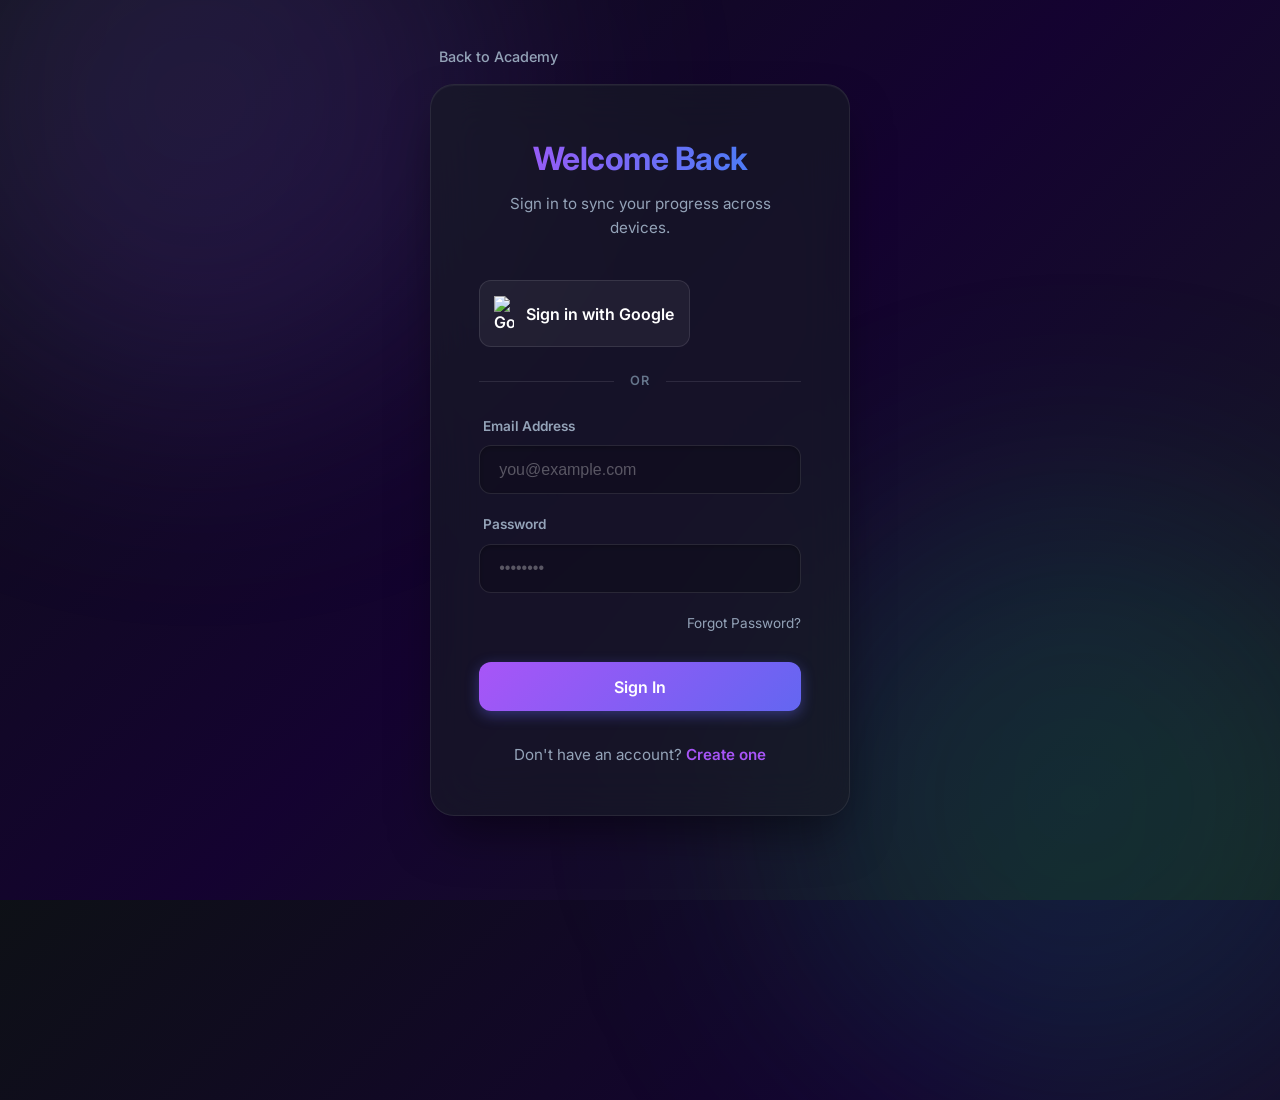
==== commit 77ae319c: "style: Redesign login page with premium glassmorphism dark theme" ====
--- a/PythonAcademy/login.html
+++ b/PythonAcademy/login.html
@@ -20,38 +20,84 @@
     
     <style>
         body {
-            background: var(--bg-secondary);
+            /* Fix the undefined background variable by using a rich gradient background */
+            background: linear-gradient(135deg, hsl(220, 24%, 7%) 0%, hsl(263, 90%, 10%) 50%, hsl(222, 20%, 11%) 100%);
             display: flex;
             align-items: center;
             justify-content: center;
             min-height: 100vh;
             margin: 0;
             font-family: 'Inter', sans-serif;
+            color: var(--text-primary);
+            overflow: hidden;
+            position: relative;
+        }
+
+        /* Dynamic background animations */
+        body::before, body::after {
+            content: '';
+            position: absolute;
+            width: 600px;
+            height: 600px;
+            border-radius: 50%;
+            filter: blur(120px);
+            z-index: 0;
+            pointer-events: none;
+        }
+
+        body::before {
+            background: rgba(139, 92, 246, 0.15); /* Purple glow */
+            top: -200px;
+            left: -100px;
+            animation: float 10s infinite ease-in-out alternate;
+        }
+
+        body::after {
+            background: rgba(16, 185, 129, 0.15); /* Emerald glow */
+            bottom: -200px;
+            right: -100px;
+            animation: float 12s infinite ease-in-out alternate-reverse;
+        }
+
+        @keyframes float {
+            0% { transform: translateY(0) scale(1); }
+            100% { transform: translateY(50px) scale(1.1); }
         }
 
         .auth-container {
-            background: var(--bg-card);
-            border: 1px solid var(--border-color);
-            border-radius: var(--radius-lg);
+            /* Premium Glassmorphism Card */
+            background: rgba(23, 27, 38, 0.65);
+            backdrop-filter: blur(24px);
+            -webkit-backdrop-filter: blur(24px);
+            border: 1px solid rgba(255, 255, 255, 0.08);
+            border-radius: 24px;
             padding: 3rem;
             width: 100%;
-            max-width: 450px;
-            box-shadow: 0 20px 40px rgba(0,0,0,0.4);
+            max-width: 420px;
+            box-shadow: 0 25px 50px -12px rgba(0,0,0,0.5), inset 0 1px 1px rgba(255, 255, 255, 0.05);
             position: relative;
+            z-index: 10;
+            animation: fadeUp 0.6s cubic-bezier(0.16, 1, 0.3, 1) forwards;
+        }
+
+        @keyframes fadeUp {
+            from { opacity: 0; transform: translateY(20px); }
+            to { opacity: 1; transform: translateY(0); }
         }
 
         .auth-header {
             text-align: center;
-            margin-bottom: 2rem;
+            margin-bottom: 2.5rem;
         }
 
         .auth-header h1 {
-            font-size: 1.8rem;
-            color: var(--text-primary);
+            font-size: 2rem;
+            font-weight: 700;
             margin-bottom: 0.5rem;
-            background: linear-gradient(135deg, #3b82f6 0%, #10b981 100%);
+            background: linear-gradient(to right, #a855f7, #3b82f6);
             -webkit-background-clip: text;
             -webkit-text-fill-color: transparent;
+            letter-spacing: -0.5px;
         }
 
         .auth-header p {
@@ -73,29 +119,36 @@
 
         .input-group label {
             font-size: 0.85rem;
-            font-weight: 500;
-            color: var(--text-secondary);
+            font-weight: 600;
+            color: var(--text-secondary);
+            margin-left: 0.25rem;
         }
 
         .auth-input {
-            padding: 0.85rem 1rem;
-            border-radius: var(--radius-md);
-            border: 1px solid var(--border-color);
-            background: var(--bg-primary);
-            color: var(--text-primary);
+            padding: 0.9rem 1.2rem;
+            border-radius: 12px;
+            border: 1px solid rgba(255, 255, 255, 0.1);
+            background: rgba(0, 0, 0, 0.2);
+            color: white;
             font-size: 1rem;
-            transition: all 0.2s;
+            transition: all 0.3s cubic-bezier(0.4, 0, 0.2, 1);
             outline: none;
+            box-shadow: inset 0 2px 4px rgba(0,0,0,0.2);
         }
 
         .auth-input:focus {
-            border-color: var(--accent-primary);
-            box-shadow: 0 0 0 2px rgba(59, 130, 246, 0.2);
+            border-color: #a855f7;
+            background: rgba(0, 0, 0, 0.4);
+            box-shadow: 0 0 0 3px rgba(168, 85, 247, 0.2), inset 0 2px 4px rgba(0,0,0,0.2);
+        }
+
+        .auth-input::placeholder {
+            color: rgba(255, 255, 255, 0.3);
         }
 
         .auth-btn {
-            padding: 0.85rem;
-            border-radius: var(--radius-md);
+            padding: 0.9rem;
+            border-radius: 12px;
             border: none;
             font-size: 1rem;
             font-weight: 600;
@@ -104,106 +157,123 @@
             display: flex;
             align-items: center;
             justify-content: center;
-            gap: 0.5rem;
+            gap: 0.75rem;
         }
 
         .btn-submit {
-            background: var(--accent-primary);
+            background: linear-gradient(135deg, #a855f7 0%, #6366f1 100%);
             color: white;
             margin-top: 0.5rem;
+            box-shadow: 0 4px 14px rgba(99, 102, 241, 0.4);
         }
 
         .btn-submit:hover {
-            background: var(--accent-hover);
+            transform: translateY(-2px);
+            box-shadow: 0 6px 20px rgba(99, 102, 241, 0.6);
+        }
+
+        .btn-submit:active {
+            transform: translateY(0);
         }
 
         .btn-google {
-            background: white;
-            color: #333;
-            border: 1px solid #ddd;
+            background: rgba(255, 255, 255, 0.05);
+            color: white;
+            border: 1px solid rgba(255, 255, 255, 0.1);
         }
 
         .btn-google:hover {
-            background: #f9f9f9;
+            background: rgba(255, 255, 255, 0.1);
         }
 
         .btn-google img {
-            width: 18px;
+            width: 20px;
         }
 
         .auth-divider {
             display: flex;
             align-items: center;
             text-align: center;
-            color: var(--text-secondary);
+            color: var(--text-muted);
             margin: 1.5rem 0;
         }
 
         .auth-divider::before, .auth-divider::after {
             content: '';
             flex: 1;
-            border-bottom: 1px solid var(--border-color);
+            border-bottom: 1px solid rgba(255, 255, 255, 0.1);
         }
 
         .auth-divider span {
             padding: 0 1rem;
-            font-size: 0.85rem;
-            font-weight: 500;
+            font-size: 0.8rem;
+            font-weight: 600;
+            letter-spacing: 1px;
+            text-transform: uppercase;
         }
 
         .auth-toggle {
             text-align: center;
-            margin-top: 1.5rem;
-            font-size: 0.9rem;
+            margin-top: 2rem;
+            font-size: 0.95rem;
             color: var(--text-secondary);
         }
 
         .auth-toggle a {
-            color: var(--accent-primary);
+            color: #a855f7;
             text-decoration: none;
             font-weight: 600;
             cursor: pointer;
+            transition: color 0.2s;
         }
 
         .auth-toggle a:hover {
+            color: #d8b4fe;
             text-decoration: underline;
         }
 
+        /* Improved Error and Success Messages */
         .error-message {
-            background: rgba(239, 68, 68, 0.1);
-            border-left: 4px solid #ef4444;
-            color: #ef4444;
-            padding: 0.75rem;
-            border-radius: 4px;
+            background: rgba(239, 68, 68, 0.15);
+            border: 1px solid rgba(239, 68, 68, 0.3);
+            color: #fca5a5;
+            padding: 0.85rem;
+            border-radius: 8px;
             font-size: 0.85rem;
             display: none;
+            margin-bottom: 1rem;
+            backdrop-filter: blur(8px);
         }
 
         .success-message {
-            background: rgba(16, 185, 129, 0.1);
-            border-left: 4px solid #10b981;
-            color: #10b981;
-            padding: 0.75rem;
-            border-radius: 4px;
+            background: rgba(16, 185, 129, 0.15);
+            border: 1px solid rgba(16, 185, 129, 0.3);
+            color: #6ee7b7;
+            padding: 0.85rem;
+            border-radius: 8px;
             font-size: 0.85rem;
             display: none;
+            margin-bottom: 1rem;
+            backdrop-filter: blur(8px);
         }
 
         .forgot-password {
-            font-size: 0.8rem;
-            color: var(--accent-primary);
+            font-size: 0.85rem;
+            color: var(--text-secondary);
             text-align: right;
             text-decoration: none;
             cursor: pointer;
+            transition: color 0.2s;
         }
 
         .forgot-password:hover {
+            color: white;
             text-decoration: underline;
         }
 
         .back-link {
             position: absolute;
-            top: -3rem;
+            top: -2.5rem;
             left: 0;
             color: var(--text-secondary);
             text-decoration: none;
@@ -211,9 +281,12 @@
             display: flex;
             align-items: center;
             gap: 0.5rem;
-        }
+            font-weight: 500;
+            transition: color 0.2s;
+        }
+        
         .back-link:hover {
-            color: var(--text-primary);
+            color: white;
         }
     </style>
 </head>
